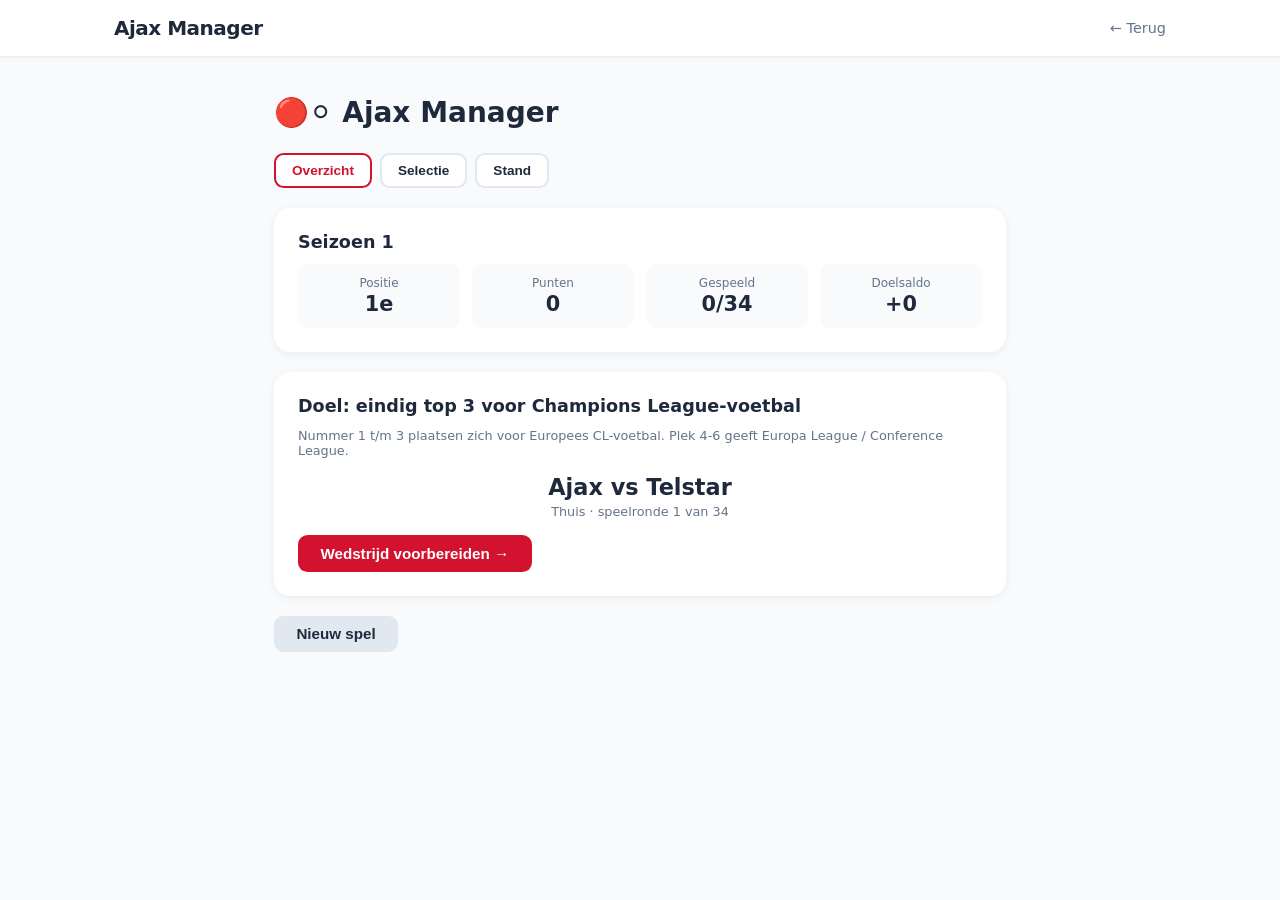
==== experiences/ajax-manager.html @ f8516c93 "Add Ajax Manager: Eredivisie football manager mini-game Vanilla-JS single-page experience where you " ====
<!DOCTYPE html>
<html lang="nl">
<head>
  <meta charset="UTF-8" />
  <meta name="viewport" content="width=device-width, initial-scale=1.0" />
  <title>Ajax Manager</title>
  <link rel="stylesheet" href="../style.css" />
  <style>
    :root { --accent: #d2122e; }

    main.experience { max-width: 780px; }

    .card {
      background: var(--white);
      border-radius: var(--radius);
      padding: 1.5rem;
      box-shadow: 0 2px 8px rgba(0,0,0,.06);
      margin-bottom: 1.25rem;
    }
    .card h2 { font-size: 1.1rem; margin-bottom: .75rem; }
    .card h3 { font-size: 1rem; margin: .75rem 0 .5rem; color: var(--muted); }

    .tabs { display: flex; gap: .5rem; margin-bottom: 1.25rem; flex-wrap: wrap; }
    .tabs button {
      border: 2px solid #e2e8f0;
      background: var(--white);
      color: var(--text);
      padding: .5rem 1rem;
      border-radius: .6rem;
      font-weight: 600;
      font-size: .85rem;
      cursor: pointer;
      transition: border-color .15s, color .15s;
    }
    .tabs button.active { border-color: var(--accent); color: var(--accent); }

    .summary-grid {
      display: grid;
      grid-template-columns: repeat(auto-fit, minmax(140px, 1fr));
      gap: .75rem;
      text-align: center;
    }
    .summary-grid .stat {
      background: var(--bg);
      border-radius: .6rem;
      padding: .75rem .5rem;
    }
    .summary-grid .stat .label { font-size: .75rem; color: var(--muted); }
    .summary-grid .stat .value { font-size: 1.3rem; font-weight: 800; margin-top: .15rem; }

    table.league { width: 100%; border-collapse: collapse; font-size: .85rem; }
    table.league th, table.league td { padding: .45rem .4rem; text-align: center; border-bottom: 1px solid #edf1f5; }
    table.league th { color: var(--muted); font-weight: 600; font-size: .75rem; }
    table.league td.club { text-align: left; font-weight: 600; }
    table.league tr.ajax-row td { background: #fdf1f2; }
    table.league tr.ajax-row td.club { color: var(--accent); }
    table.league td.pos { position: relative; }
    table.league tr.zone-cl td.pos::before { content: ''; position: absolute; left: 0; top: 0; bottom: 0; width: 4px; background: #10b981; }
    table.league tr.zone-eu td.pos::before { content: ''; position: absolute; left: 0; top: 0; bottom: 0; width: 4px; background: #f59e0b; }
    table.league tr.zone-degr td.pos::before { content: ''; position: absolute; left: 0; top: 0; bottom: 0; width: 4px; background: #ef4444; }

    .legend { display: flex; gap: 1rem; flex-wrap: wrap; font-size: .75rem; color: var(--muted); margin-top: .75rem; }
    .legend span { display: inline-flex; align-items: center; gap: .35rem; }
    .legend i { width: 10px; height: 10px; border-radius: 2px; display: inline-block; }

    .player-row {
      display: flex;
      align-items: center;
      gap: .75rem;
      padding: .5rem 0;
      border-bottom: 1px solid #edf1f5;
    }
    .player-row:last-child { border-bottom: none; }
    .player-row .pos-badge {
      width: 2.2rem; height: 1.5rem;
      border-radius: .35rem;
      background: var(--bg);
      color: var(--muted);
      font-size: .7rem;
      font-weight: 700;
      display: flex; align-items: center; justify-content: center;
      flex-shrink: 0;
    }
    .player-row .name { flex: 1; font-weight: 600; font-size: .9rem; }
    .player-row .rating { font-size: .8rem; color: var(--muted); width: 2rem; text-align: right; }
    .fitness-bar { width: 90px; height: 8px; border-radius: 4px; background: #e2e8f0; overflow: hidden; flex-shrink: 0; }
    .fitness-bar i { display: block; height: 100%; background: #10b981; }
    .player-row.rested { opacity: .5; }
    .player-row label { display: flex; align-items: center; gap: .35rem; font-size: .75rem; color: var(--muted); cursor: pointer; white-space: nowrap; }

    .tactic-options { display: grid; grid-template-columns: repeat(auto-fit, minmax(150px,1fr)); gap: .75rem; margin: 1rem 0; }
    .tactic-options label {
      border: 2px solid #e2e8f0;
      border-radius: .6rem;
      padding: .75rem;
      cursor: pointer;
      display: block;
      transition: border-color .15s;
    }
    .tactic-options input { display: none; }
    .tactic-options input:checked + span { color: var(--accent); }
    .tactic-options label:has(input:checked) { border-color: var(--accent); }
    .tactic-options .t-name { font-weight: 700; display: block; margin-bottom: .25rem; }
    .tactic-options .t-desc { font-size: .78rem; color: var(--muted); }

    .fixture { text-align: center; margin: 1rem 0; }
    .fixture .vs { font-size: 1.4rem; font-weight: 800; }
    .fixture .venue { font-size: .8rem; color: var(--muted); margin-top: .25rem; }

    .score { text-align: center; font-size: 2.2rem; font-weight: 800; margin: 1rem 0; }
    .score .team-name { font-size: .95rem; font-weight: 600; color: var(--muted); display: block; margin-top: .25rem; }

    .events { list-style: none; font-size: .85rem; margin: 1rem 0; }
    .events li { padding: .35rem 0; border-bottom: 1px solid #edf1f5; display: flex; gap: .5rem; }
    .events li .min { color: var(--muted); width: 2.5rem; flex-shrink: 0; }
    .events li.home { font-weight: 600; }

    .banner {
      border-radius: .6rem;
      padding: 1rem;
      text-align: center;
      font-weight: 700;
      margin-bottom: 1rem;
    }
    .banner.success { background: #ecfdf5; color: #047857; }
    .banner.fail { background: #fef2f2; color: #b91c1c; }

    .history-list { list-style: none; font-size: .85rem; }
    .history-list li { display: flex; justify-content: space-between; padding: .35rem 0; border-bottom: 1px solid #edf1f5; }

    .actions { display: flex; gap: .75rem; flex-wrap: wrap; margin-top: 1rem; }
    .muted-small { font-size: .8rem; color: var(--muted); margin-top: .5rem; }
  </style>
</head>
<body>
  <header>
    <nav>
      <span class="logo">Ajax Manager</span>
      <a href="../index.html" class="back-link">← Terug</a>
    </nav>
  </header>

  <main class="experience">
    <h1>🔴⚪ Ajax Manager</h1>
    <div id="app"></div>
  </main>

  <script>
    const HOME_ADV = 0.35;
    const POS_NEED = { GK: 1, DEF: 4, MID: 3, ATT: 3 };
    const SAVE_KEY = 'ajax-manager-save-v1';

    let currentView = 'dashboard';
    let pendingTactic = 'Gebalanceerd';
    let lastMatchResult = null;

    const TACTICS = {
      Aanvallend:   { attack: 1.15, defense: 0.88, desc: 'Meer druk voorin, kwetsbaarder achterin.' },
      Gebalanceerd: { attack: 1.0,  defense: 1.0,  desc: 'Een neutrale, evenwichtige aanpak.' },
      Verdedigend:  { attack: 0.85, defense: 1.15, desc: 'Stevig achterin, minder scherp voorin.' },
    };

    function baseTeams() {
      return [
        { id: 'ajx', name: 'Ajax', strength: 80, isAjax: true },
        { id: 'psv', name: 'PSV', strength: 85 },
        { id: 'fey', name: 'Feyenoord', strength: 83 },
        { id: 'az',  name: 'AZ', strength: 78 },
        { id: 'twe', name: 'FC Twente', strength: 76 },
        { id: 'utr', name: 'FC Utrecht', strength: 73 },
        { id: 'hee', name: 'sc Heerenveen', strength: 70 },
        { id: 'gae', name: 'Go Ahead Eagles', strength: 69 },
        { id: 'nec', name: 'NEC', strength: 68 },
        { id: 'for', name: 'Fortuna Sittard', strength: 66 },
        { id: 'spa', name: 'Sparta Rotterdam', strength: 67 },
        { id: 'her', name: 'Heracles Almelo', strength: 65 },
        { id: 'pec', name: 'PEC Zwolle', strength: 64 },
        { id: 'wil', name: 'Willem II', strength: 63 },
        { id: 'nac', name: 'NAC Breda', strength: 65 },
        { id: 'rkc', name: 'RKC Waalwijk', strength: 62 },
        { id: 'alm', name: 'Almere City FC', strength: 60 },
        { id: 'tel', name: 'Telstar', strength: 58 },
      ];
    }

    function baseSquad() {
      return [
        { id: 1, name: 'R. van Dijk', pos: 'GK', rating: 82, fitness: 100, rested: false },
        { id: 2, name: 'B. Kessler', pos: 'GK', rating: 70, fitness: 100, rested: false },

        { id: 3, name: 'J. Timmermans', pos: 'DEF', rating: 79, fitness: 100, rested: false },
        { id: 4, name: 'D. Osei', pos: 'DEF', rating: 77, fitness: 100, rested: false },
        { id: 5, name: 'L. de Ridder', pos: 'DEF', rating: 76, fitness: 100, rested: false },
        { id: 6, name: 'M. Verhoeven', pos: 'DEF', rating: 75, fitness: 100, rested: false },
        { id: 7, name: 'F. Bakker', pos: 'DEF', rating: 68, fitness: 100, rested: false },
        { id: 8, name: 'S. el Idrissi', pos: 'DEF', rating: 66, fitness: 100, rested: false },

        { id: 9,  name: 'K. Vermeulen', pos: 'MID', rating: 80, fitness: 100, rested: false },
        { id: 10, name: 'T. Janssen', pos: 'MID', rating: 78, fitness: 100, rested: false },
        { id: 11, name: 'Y. Boateng', pos: 'MID', rating: 77, fitness: 100, rested: false },
        { id: 12, name: 'R. Smeets', pos: 'MID', rating: 69, fitness: 100, rested: false },
        { id: 13, name: 'N. Kuypers', pos: 'MID', rating: 67, fitness: 100, rested: false },
        { id: 14, name: 'A. Dekker', pos: 'MID', rating: 65, fitness: 100, rested: false },

        { id: 15, name: 'S. Bergmann', pos: 'ATT', rating: 81, fitness: 100, rested: false },
        { id: 16, name: 'I. Koffi', pos: 'ATT', rating: 83, fitness: 100, rested: false },
        { id: 17, name: 'W. van der Berg', pos: 'ATT', rating: 79, fitness: 100, rested: false },
        { id: 18, name: 'C. Marchetti', pos: 'ATT', rating: 70, fitness: 100, rested: false },
      ];
    }

    function freshTableRow(team) {
      return { ...team, played: 0, won: 0, draw: 0, lost: 0, gf: 0, ga: 0, pts: 0 };
    }

    function generateSchedule(teamIds) {
      const n = teamIds.length;
      let arr = teamIds.slice();
      const firstLeg = [];
      for (let r = 0; r < n - 1; r++) {
        const round = [];
        for (let i = 0; i < n / 2; i++) {
          const home = arr[i], away = arr[n - 1 - i];
          round.push(r % 2 === 0 ? [home, away] : [away, home]);
        }
        firstLeg.push(round);
        const fixed = arr[0];
        const rest = arr.slice(1);
        rest.unshift(rest.pop());
        arr = [fixed, ...rest];
      }
      const secondLeg = firstLeg.map(round => round.map(([h, a]) => [a, h]));
      return firstLeg.concat(secondLeg);
    }

    function newGameState() {
      const teams = baseTeams().map(freshTableRow);
      return {
        season: 1,
        matchdayIndex: 0,
        teams,
        squad: baseSquad(),
        schedule: generateSchedule(teams.map(t => t.id)),
        history: [],
        goalAchieved: false,
      };
    }

    function load() {
      try {
        const raw = localStorage.getItem(SAVE_KEY);
        if (raw) return JSON.parse(raw);
      } catch (e) { /* corrupt save, start fresh */ }
      return newGameState();
    }

    let state = load();

    function save() {
      localStorage.setItem(SAVE_KEY, JSON.stringify(state));
    }

    function resetGame() {
      if (!confirm('Weet je zeker dat je een nieuw spel wilt starten? Je huidige voortgang gaat verloren.')) return;
      state = newGameState();
      currentView = 'dashboard';
      save();
      render();
    }

    // ---------- helpers ----------
    function randInt(min, max) { return Math.floor(Math.random() * (max - min + 1)) + min; }
    function clamp(v, min, max) { return Math.max(min, Math.min(max, v)); }

    function poisson(lambda) {
      lambda = Math.max(0.05, lambda);
      const L = Math.exp(-lambda);
      let k = 0, p = 1;
      do { k++; p *= Math.random(); } while (p > L);
      return k - 1;
    }

    function effective(p) { return p.rating * (0.7 + 0.3 * p.fitness / 100); }

    function ajaxTeam() { return state.teams.find(t => t.isAjax); }

    function sortedTable() {
      return state.teams.slice().sort((a, b) =>
        (b.pts - a.pts) || ((b.gf - b.ga) - (a.gf - a.ga)) || (b.gf - a.gf)
      );
    }

    function selectLineup(squad) {
      const groups = { GK: [], DEF: [], MID: [], ATT: [] };
      squad.forEach(p => groups[p.pos].push(p));
      const lineup = [];
      Object.keys(POS_NEED).forEach(pos => {
        const pool = groups[pos].slice().sort((a, b) => effective(b) - effective(a));
        const nonRested = pool.filter(p => !p.rested);
        const rested = pool.filter(p => p.rested);
        const need = POS_NEED[pos];
        const chosen = nonRested.slice(0, need);
        if (chosen.length < need) chosen.push(...rested.slice(0, need - chosen.length));
        lineup.push(...chosen);
      });
      return lineup;
    }

    function restedCountAvailable(pos) {
      const pool = state.squad.filter(p => p.pos === pos);
      const restedCount = pool.filter(p => p.rested).length;
      return pool.length - POS_NEED[pos] - restedCount;
    }

    function toggleRest(id) {
      const p = state.squad.find(pl => pl.id === id);
      if (!p) return;
      if (!p.rested && restedCountAvailable(p.pos) <= 0) return;
      p.rested = !p.rested;
      save();
      render();
    }

    function simulateGenericMatch(homeStrength, awayStrength) {
      const homeVar = homeStrength + randInt(-4, 4);
      const awayVar = awayStrength + randInt(-4, 4);
      const expHome = clamp(1.3 + (homeVar - awayVar) / 20 + HOME_ADV, 0.2, 4.5);
      const expAway = clamp(1.3 + (awayVar - homeVar) / 20 - HOME_ADV * 0.5, 0.2, 4.5);
      return [poisson(expHome), poisson(expAway)];
    }

    function applyResult(homeId, awayId, hg, ag) {
      const home = state.teams.find(t => t.id === homeId);
      const away = state.teams.find(t => t.id === awayId);
      home.played++; away.played++;
      home.gf += hg; home.ga += ag;
      away.gf += ag; away.ga += hg;
      if (hg > ag) { home.won++; away.lost++; home.pts += 3; }
      else if (hg < ag) { away.won++; home.lost++; away.pts += 3; }
      else { home.draw++; away.draw++; home.pts++; away.pts++; }
    }

    function playMatchday() {
      const matchday = state.schedule[state.matchdayIndex];
      const ajax = ajaxTeam();
      const ajaxFixture = matchday.find(([h, a]) => h === ajax.id || a === ajax.id);
      const ajaxIsHome = ajaxFixture[0] === ajax.id;
      const oppId = ajaxIsHome ? ajaxFixture[1] : ajaxFixture[0];
      const opp = state.teams.find(t => t.id === oppId);

      const lineup = selectLineup(state.squad);
      const tactic = TACTICS[pendingTactic];
      const atkPool = lineup.filter(p => p.pos === 'MID' || p.pos === 'ATT');
      const defPool = lineup.filter(p => p.pos === 'GK' || p.pos === 'DEF');
      const attackPower = (atkPool.reduce((s, p) => s + effective(p), 0) / atkPool.length) * tactic.attack;
      const defensePower = (defPool.reduce((s, p) => s + effective(p), 0) / defPool.length) * tactic.defense;

      const oppVar = opp.strength + randInt(-4, 4);
      const home = ajaxIsHome ? HOME_ADV : -HOME_ADV * 0.5;
      const expAjax = clamp(1.3 + (attackPower - oppVar) / 20 + home, 0.2, 4.8);
      const expOpp = clamp(1.3 + (oppVar - defensePower) / 20 - home, 0.2, 4.8);
      const ajaxGoals = poisson(expAjax);
      const oppGoals = poisson(expOpp);

      const scorerPool = atkPool.length ? atkPool : lineup;
      const events = [];
      for (let i = 0; i < ajaxGoals; i++) {
        const scorer = weightedPick(scorerPool);
        events.push({ minute: randInt(1, 90), side: 'ajax', text: `⚽ ${scorer.name} scoort!` });
      }
      for (let i = 0; i < oppGoals; i++) {
        events.push({ minute: randInt(1, 90), side: 'opp', text: `⚽ Doelpunt voor ${opp.name}` });
      }
      events.sort((a, b) => a.minute - b.minute);

      applyResult(
        ajaxIsHome ? ajax.id : opp.id,
        ajaxIsHome ? opp.id : ajax.id,
        ajaxIsHome ? ajaxGoals : oppGoals,
        ajaxIsHome ? oppGoals : ajaxGoals
      );

      matchday.forEach(([h, a]) => {
        if (h === ajax.id || a === ajax.id) return;
        const th = state.teams.find(t => t.id === h);
        const ta = state.teams.find(t => t.id === a);
        const [hg, ag] = simulateGenericMatch(th.strength, ta.strength);
        applyResult(h, a, hg, ag);
      });

      state.squad.forEach(p => {
        const played = lineup.includes(p);
        if (played) p.fitness = Math.max(30, p.fitness - randInt(8, 15));
        else p.fitness = Math.min(100, p.fitness + randInt(10, 18));
      });

      lastMatchResult = {
        opp, ajaxIsHome, ajaxGoals, oppGoals, events,
        homeName: ajaxIsHome ? 'Ajax' : opp.name,
        awayName: ajaxIsHome ? opp.name : 'Ajax',
        homeGoals: ajaxIsHome ? ajaxGoals : oppGoals,
        awayGoals: ajaxIsHome ? oppGoals : ajaxGoals,
      };

      state.matchdayIndex++;
      if (state.matchdayIndex >= state.schedule.length) {
        finishSeason();
        currentView = 'seasonend';
      } else {
        currentView = 'matchresult';
      }
      save();
      render();
    }

    function weightedPick(list) {
      const total = list.reduce((s, p) => s + p.rating, 0);
      let r = Math.random() * total;
      for (const p of list) {
        r -= p.rating;
        if (r <= 0) return p;
      }
      return list[list.length - 1];
    }

    function finishSeason() {
      const table = sortedTable();
      const position = table.findIndex(t => t.isAjax) + 1;
      const achieved = position <= 3;
      if (achieved) state.goalAchieved = true;
      state.history.push({ season: state.season, position, achieved });
    }

    function startNewSeason() {
      state.season++;
      state.matchdayIndex = 0;
      state.teams = state.teams.map(t => {
        const drifted = clamp(t.strength + randInt(-2, 3), 50, 92);
        return freshTableRow({ id: t.id, name: t.name, strength: drifted, isAjax: t.isAjax });
      });
      const order = state.teams.map(t => t.id).sort(() => Math.random() - 0.5);
      const ajaxIdIdx = order.indexOf('ajx');
      order.splice(ajaxIdIdx, 1);
      order.unshift('ajx');
      state.schedule = generateSchedule(order);
      state.squad.forEach(p => {
        p.fitness = 100;
        p.rested = false;
        p.rating = clamp(p.rating + randInt(-2, 3), 45, 95);
      });
      currentView = 'dashboard';
      save();
      render();
    }

    // ---------- rendering ----------
    function render() {
      const app = document.getElementById('app');
      app.innerHTML = tabsHtml() + viewHtml();
    }

    function tabsHtml() {
      const tabs = [
        ['dashboard', 'Overzicht'],
        ['squad', 'Selectie'],
        ['table', 'Stand'],
      ];
      return `<div class="tabs">${tabs.map(([id, label]) =>
        `<button class="${currentView === id ? 'active' : ''}" onclick="goTo('${id}')">${label}</button>`
      ).join('')}</div>`;
    }

    function goTo(view) { currentView = view; render(); }

    function viewHtml() {
      if (currentView === 'squad') return squadHtml();
      if (currentView === 'table') return tableHtml();
      if (currentView === 'match') return matchPrepHtml();
      if (currentView === 'matchresult') return matchResultHtml();
      if (currentView === 'seasonend') return seasonEndHtml();
      return dashboardHtml();
    }

    function dashboardHtml() {
      const ajax = ajaxTeam();
      const table = sortedTable();
      const position = table.findIndex(t => t.isAjax) + 1;
      const totalMd = state.schedule.length;
      const md = state.matchdayIndex;

      let goalLine = state.goalAchieved
        ? `<div class="banner success">🏆 Ajax heeft Champions League-voetbal bereikt (seizoen behaald in het verleden)!</div>`
        : '';

      let mainAction;
      if (md >= totalMd) {
        mainAction = `<button class="btn" onclick="goTo('seasonend')">Bekijk seizoensafsluiting</button>`;
      } else {
        const fixture = state.schedule[md];
        const ajaxFx = fixture.find(([h, a]) => h === ajax.id || a === ajax.id);
        const ajaxIsHome = ajaxFx[0] === ajax.id;
        const oppId = ajaxIsHome ? ajaxFx[1] : ajaxFx[0];
        const opp = state.teams.find(t => t.id === oppId);
        mainAction = `
          <div class="fixture">
            <div class="vs">${ajaxIsHome ? 'Ajax' : opp.name} vs ${ajaxIsHome ? opp.name : 'Ajax'}</div>
            <div class="venue">${ajaxIsHome ? 'Thuis' : 'Uit'} · speelronde ${md + 1} van ${totalMd}</div>
          </div>
          <div class="actions">
            <button class="btn" onclick="goTo('match')">Wedstrijd voorbereiden →</button>
          </div>`;
      }

      return `
        ${goalLine}
        <div class="card">
          <h2>Seizoen ${state.season}</h2>
          <div class="summary-grid">
            <div class="stat"><div class="label">Positie</div><div class="value">${position}e</div></div>
            <div class="stat"><div class="label">Punten</div><div class="value">${ajax.pts}</div></div>
            <div class="stat"><div class="label">Gespeeld</div><div class="value">${ajax.played}/${totalMd}</div></div>
            <div class="stat"><div class="label">Doelsaldo</div><div class="value">${ajax.gf - ajax.ga >= 0 ? '+' : ''}${ajax.gf - ajax.ga}</div></div>
          </div>
        </div>
        <div class="card">
          <h2>Doel: eindig top 3 voor Champions League-voetbal</h2>
          <p class="muted-small">Nummer 1 t/m 3 plaatsen zich voor Europees CL-voetbal. Plek 4-6 geeft Europa League / Conference League.</p>
          ${mainAction}
        </div>
        ${state.history.length ? historyCardHtml() : ''}
        <div class="actions">
          <button class="btn secondary" onclick="resetGame()">Nieuw spel</button>
        </div>
      `;
    }

    function historyCardHtml() {
      return `
        <div class="card">
          <h2>Seizoensgeschiedenis</h2>
          <ul class="history-list">
            ${state.history.slice().reverse().map(h =>
              `<li><span>Seizoen ${h.season}</span><span>${h.position}e plaats ${h.achieved ? '🏆' : ''}</span></li>`
            ).join('')}
          </ul>
        </div>
      `;
    }

    function squadHtml() {
      const order = { GK: 'Doel', DEF: 'Verdediging', MID: 'Middenveld', ATT: 'Aanval' };
      return `
        <div class="card">
          <h2>Selectie & fitheid</h2>
          <p class="muted-small">Laat spelers rusten om fitheid te sparen — een uitgeruste ploeg presteert beter.</p>
          ${Object.keys(order).map(pos => `
            <h3>${order[pos]}</h3>
            ${state.squad.filter(p => p.pos === pos).sort((a,b) => b.rating - a.rating).map(p => `
              <div class="player-row ${p.rested ? 'rested' : ''}">
                <span class="pos-badge">${pos}</span>
                <span class="name">${p.name}</span>
                <span class="rating">${p.rating}</span>
                <div class="fitness-bar"><i style="width:${p.fitness}%; background:${p.fitness > 60 ? '#10b981' : p.fitness > 35 ? '#f59e0b' : '#ef4444'}"></i></div>
                <label><input type="checkbox" ${p.rested ? 'checked' : ''} onchange="toggleRest(${p.id})" ${(!p.rested && restedCountAvailable(pos) <= 0) ? 'disabled' : ''}> rust</label>
              </div>
            `).join('')}
          `).join('')}
        </div>
      `;
    }

    function tableHtml() {
      const rows = sortedTable();
      return `
        <div class="card">
          <h2>Eredivisie stand — seizoen ${state.season}</h2>
          <div style="overflow-x:auto">
          <table class="league">
            <thead><tr>
              <th>#</th><th style="text-align:left">Club</th><th>W</th><th>G</th><th>V</th><th>P</th><th>DS</th><th>D</th><th>Pt</th>
            </tr></thead>
            <tbody>
              ${rows.map((t, i) => {
                const pos = i + 1;
                const zone = pos <= 3 ? 'zone-cl' : pos <= 6 ? 'zone-eu' : pos >= rows.length - 2 ? 'zone-degr' : '';
                return `<tr class="${t.isAjax ? 'ajax-row' : ''} ${zone}">
                  <td class="pos">${pos}</td>
                  <td class="club">${t.name}</td>
                  <td>${t.won}</td>
                  <td>${t.draw}</td>
                  <td>${t.lost}</td>
                  <td>${t.played}</td>
                  <td>${t.gf - t.ga}</td>
                  <td>${t.gf}-${t.ga}</td>
                  <td><strong>${t.pts}</strong></td>
                </tr>`;
              }).join('')}
            </tbody>
          </table>
          </div>
          <div class="legend">
            <span><i style="background:#10b981"></i> Champions League</span>
            <span><i style="background:#f59e0b"></i> Europa / Conference League</span>
            <span><i style="background:#ef4444"></i> Degradatiezone</span>
          </div>
        </div>
      `;
    }

    function matchPrepHtml() {
      const ajax = ajaxTeam();
      const fixture = state.schedule[state.matchdayIndex];
      const ajaxFx = fixture.find(([h, a]) => h === ajax.id || a === ajax.id);
      const ajaxIsHome = ajaxFx[0] === ajax.id;
      const oppId = ajaxIsHome ? ajaxFx[1] : ajaxFx[0];
      const opp = state.teams.find(t => t.id === oppId);
      const avgFitness = Math.round(state.squad.reduce((s, p) => s + p.fitness, 0) / state.squad.length);

      return `
        <div class="card">
          <h2>Speelronde ${state.matchdayIndex + 1} van ${state.schedule.length}</h2>
          <div class="fixture">
            <div class="vs">${ajaxIsHome ? 'Ajax' : opp.name} vs ${ajaxIsHome ? opp.name : 'Ajax'}</div>
            <div class="venue">${ajaxIsHome ? 'Thuis' : 'Uit'} · tegenstander sterkte ${opp.strength}</div>
          </div>
          <p class="muted-small">Gemiddelde fitheid selectie: ${avgFitness}%</p>
          <h3>Kies je tactiek</h3>
          <div class="tactic-options">
            ${Object.keys(TACTICS).map(name => `
              <label>
                <input type="radio" name="tactic" value="${name}" ${pendingTactic === name ? 'checked' : ''} onchange="pendingTactic='${name}'; render()">
                <span class="t-name">${name}</span>
                <span class="t-desc">${TACTICS[name].desc}</span>
              </label>
            `).join('')}
          </div>
          <div class="actions">
            <button class="btn" onclick="playMatchday()">Speel wedstrijd ▶</button>
            <button class="btn secondary" onclick="goTo('squad')">Selectie bekijken</button>
          </div>
        </div>
      `;
    }

    function matchResultHtml() {
      const r = lastMatchResult;
      return `
        <div class="card">
          <h2>Wedstrijdverslag</h2>
          <div class="score">
            ${r.homeGoals} - ${r.awayGoals}
            <span class="team-name">${r.homeName} — ${r.awayName}</span>
          </div>
          <ul class="events">
            ${r.events.length ? r.events.map(e => `<li class="${e.side === 'ajax' ? 'home' : ''}"><span class="min">${e.minute}'</span>${e.text}</li>`).join('') : '<li>Doelpuntloos gelijkspel.</li>'}
          </ul>
          <div class="actions">
            <button class="btn" onclick="goTo('dashboard')">Verder →</button>
            <button class="btn secondary" onclick="goTo('table')">Bekijk stand</button>
          </div>
        </div>
      `;
    }

    function seasonEndHtml() {
      const table = sortedTable();
      const position = table.findIndex(t => t.isAjax) + 1;
      const achieved = position <= 3;
      return `
        <div class="banner ${achieved ? 'success' : 'fail'}">
          ${achieved
            ? `🏆 Gefeliciteerd! Ajax eindigde ${position}e en is geplaatst voor de Champions League!`
            : `Ajax eindigde ${position}e — net niet genoeg voor Champions League-voetbal. Volgend seizoen beter!`}
        </div>
        <div class="card">
          <h2>Eindstand seizoen ${state.season}</h2>
          <div style="overflow-x:auto">
          <table class="league">
            <thead><tr><th>#</th><th style="text-align:left">Club</th><th>P</th><th>D</th><th>Pt</th></tr></thead>
            <tbody>
              ${table.map((t, i) => `<tr class="${t.isAjax ? 'ajax-row' : ''}">
                <td>${i + 1}</td><td class="club">${t.name}</td><td>${t.played}</td><td>${t.gf - t.ga}</td><td><strong>${t.pts}</strong></td>
              </tr>`).join('')}
            </tbody>
          </table>
          </div>
        </div>
        <div class="actions">
          <button class="btn" onclick="startNewSeason()">Start seizoen ${state.season + 1} →</button>
          <button class="btn secondary" onclick="resetGame()">Nieuw spel</button>
        </div>
      `;
    }

    render();
  </script>
</body>
</html>
---- style.css ----
*, *::before, *::after { box-sizing: border-box; margin: 0; padding: 0; }

:root {
  --text: #1e293b;
  --muted: #64748b;
  --bg: #f8fafc;
  --white: #ffffff;
  --radius: 1rem;
}

body {
  font-family: system-ui, -apple-system, sans-serif;
  color: var(--text);
  background: var(--bg);
  min-height: 100vh;
}

/* Nav */
header {
  background: var(--white);
  box-shadow: 0 1px 3px rgba(0,0,0,.08);
}
nav {
  max-width: 1100px;
  margin: 0 auto;
  padding: 1rem 1.5rem;
  display: flex;
  align-items: center;
  justify-content: space-between;
}
.logo {
  font-weight: 800;
  font-size: 1.25rem;
  letter-spacing: -.5px;
}
.back-link {
  text-decoration: none;
  color: var(--muted);
  font-size: .9rem;
  display: flex;
  align-items: center;
  gap: .4rem;
  transition: color .2s;
}
.back-link:hover { color: var(--text); }

/* Tile grid */
.tile-grid {
  display: grid;
  grid-template-columns: repeat(auto-fit, minmax(260px, 1fr));
  gap: 1.5rem;
  max-width: 1100px;
  margin: 3rem auto;
  padding: 0 1.5rem;
}

.tile {
  background: var(--white);
  border-radius: var(--radius);
  padding: 2rem;
  text-decoration: none;
  color: var(--text);
  border: 2px solid transparent;
  box-shadow: 0 2px 8px rgba(0,0,0,.06);
  transition: transform .2s, box-shadow .2s, border-color .2s;
  display: flex;
  flex-direction: column;
  gap: .75rem;
}
.tile:hover {
  transform: translateY(-4px);
  box-shadow: 0 12px 32px rgba(0,0,0,.1);
  border-color: var(--accent);
}
.tile-icon {
  font-size: 2.5rem;
  line-height: 1;
}
.tile h2 {
  font-size: 1.25rem;
  font-weight: 700;
  color: var(--accent);
}
.tile p {
  font-size: .95rem;
  color: var(--muted);
  line-height: 1.5;
}

/* Experience pages shared */
.experience {
  max-width: 680px;
  margin: 2.5rem auto;
  padding: 0 1.5rem;
}
.experience h1 {
  font-size: 1.75rem;
  font-weight: 800;
  margin-bottom: 1.5rem;
}

/* Buttons */
.btn {
  display: inline-flex;
  align-items: center;
  gap: .4rem;
  background: var(--accent, #6366f1);
  color: #fff;
  border: none;
  padding: .6rem 1.4rem;
  border-radius: .6rem;
  font-size: .95rem;
  font-weight: 600;
  cursor: pointer;
  transition: filter .15s, transform .1s;
}
.btn:hover { filter: brightness(1.1); transform: translateY(-1px); }
.btn:active { transform: translateY(0); }
.btn.secondary {
  background: #e2e8f0;
  color: var(--text);
}
.btn.secondary:hover { filter: brightness(.95); }
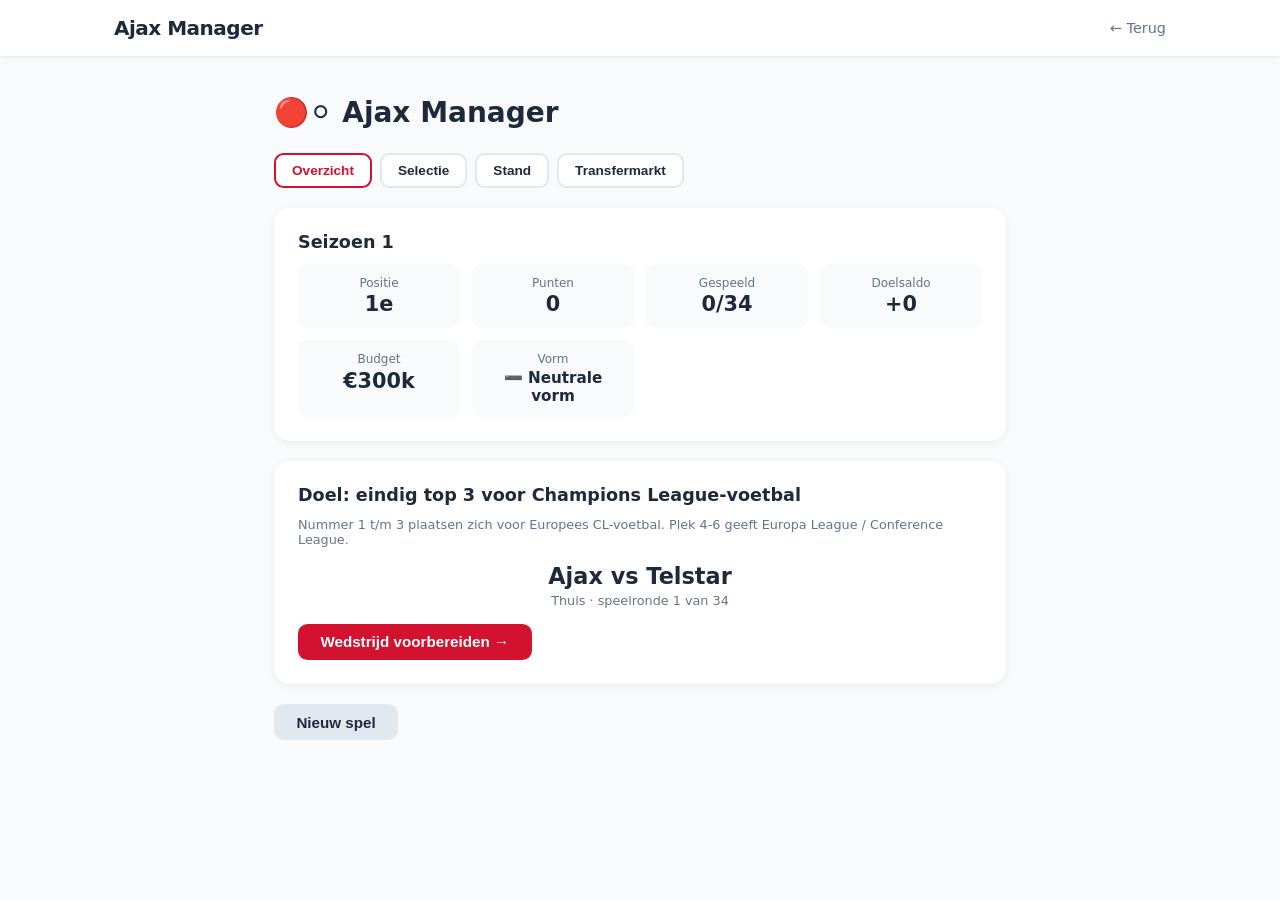
==== commit a8d387cf: "Rebalance Ajax Manager so skill outweighs luck - Sharpen skill signal: reduce the strength-to-goals " ====
--- a/experiences/ajax-manager.html
+++ b/experiences/ajax-manager.html
@@ -83,10 +83,15 @@
     }
     .player-row .name { flex: 1; font-weight: 600; font-size: .9rem; }
     .player-row .rating { font-size: .8rem; color: var(--muted); width: 2rem; text-align: right; }
+    .player-row .value { font-size: .78rem; color: var(--muted); width: 4.2rem; text-align: right; flex-shrink: 0; }
     .fitness-bar { width: 90px; height: 8px; border-radius: 4px; background: #e2e8f0; overflow: hidden; flex-shrink: 0; }
     .fitness-bar i { display: block; height: 100%; background: #10b981; }
     .player-row.rested { opacity: .5; }
+    .player-row.injured { opacity: .6; }
     .player-row label { display: flex; align-items: center; gap: .35rem; font-size: .75rem; color: var(--muted); cursor: pointer; white-space: nowrap; }
+    .injury-tag { font-size: .78rem; color: #b91c1c; white-space: nowrap; }
+    .warn-text { color: #b91c1c; font-size: .8rem; margin: .25rem 0 .5rem; }
+    .small-btn { padding: .35rem .8rem; font-size: .75rem; }
 
     .tactic-options { display: grid; grid-template-columns: repeat(auto-fit, minmax(150px,1fr)); gap: .75rem; margin: 1rem 0; }
     .tactic-options label {
@@ -103,6 +108,10 @@
     .tactic-options .t-name { font-weight: 700; display: block; margin-bottom: .25rem; }
     .tactic-options .t-desc { font-size: .78rem; color: var(--muted); }
 
+    .scouting { text-align: center; font-size: .85rem; color: var(--muted); margin: .5rem 0 1rem; }
+    .scouting strong { color: var(--text); }
+    .counter-tag { color: #047857; font-weight: 700; }
+
     .fixture { text-align: center; margin: 1rem 0; }
     .fixture .vs { font-size: 1.4rem; font-weight: 800; }
     .fixture .venue { font-size: .8rem; color: var(--muted); margin-top: .25rem; }
@@ -114,6 +123,7 @@
     .events li { padding: .35rem 0; border-bottom: 1px solid #edf1f5; display: flex; gap: .5rem; }
     .events li .min { color: var(--muted); width: 2.5rem; flex-shrink: 0; }
     .events li.home { font-weight: 600; }
+    .events li.injury { color: #b91c1c; }
 
     .banner {
       border-radius: .6rem;
@@ -130,6 +140,15 @@
 
     .actions { display: flex; gap: .75rem; flex-wrap: wrap; margin-top: 1rem; }
     .muted-small { font-size: .8rem; color: var(--muted); margin-top: .5rem; }
+    .form-badges { display: flex; gap: .3rem; justify-content: center; margin-top: .35rem; }
+    .form-badges span {
+      width: 1.5rem; height: 1.5rem; border-radius: 50%;
+      display: flex; align-items: center; justify-content: center;
+      font-size: .7rem; font-weight: 700; color: #fff;
+    }
+    .form-badges .W { background: #10b981; }
+    .form-badges .D { background: #f59e0b; }
+    .form-badges .L { background: #ef4444; }
   </style>
 </head>
 <body>
@@ -147,18 +166,28 @@
 
   <script>
     const HOME_ADV = 0.35;
+    const SKILL_DIVISOR = 12; // lager = sterkteverschil weegt zwaarder mee dan geluk
     const POS_NEED = { GK: 1, DEF: 4, MID: 3, ATT: 3 };
-    const SAVE_KEY = 'ajax-manager-save-v1';
+    const SAVE_KEY = 'ajax-manager-save-v2';
+    const STYLES = ['Aanvallend', 'Gebalanceerd', 'Verdedigend'];
 
     let currentView = 'dashboard';
     let pendingTactic = 'Gebalanceerd';
     let lastMatchResult = null;
 
     const TACTICS = {
-      Aanvallend:   { attack: 1.15, defense: 0.88, desc: 'Meer druk voorin, kwetsbaarder achterin.' },
+      Aanvallend:   { attack: 1.15, defense: 0.85, desc: 'Meer druk voorin, kwetsbaarder achterin.' },
       Gebalanceerd: { attack: 1.0,  defense: 1.0,  desc: 'Een neutrale, evenwichtige aanpak.' },
       Verdedigend:  { attack: 0.85, defense: 1.15, desc: 'Stevig achterin, minder scherp voorin.' },
     };
+
+    function getCounterMultipliers(tactic, oppStyle) {
+      if (oppStyle === 'Aanvallend' && tactic === 'Verdedigend') return { attack: 1.05, defense: 1.08 };
+      if (oppStyle === 'Verdedigend' && tactic === 'Aanvallend') return { attack: 1.08, defense: 1.0 };
+      return { attack: 1.0, defense: 1.0 };
+    }
+
+    function randomStyle() { return STYLES[randInt(0, STYLES.length - 1)]; }
 
     function baseTeams() {
       return [
@@ -185,28 +214,41 @@
 
     function baseSquad() {
       return [
-        { id: 1, name: 'R. van Dijk', pos: 'GK', rating: 82, fitness: 100, rested: false },
-        { id: 2, name: 'B. Kessler', pos: 'GK', rating: 70, fitness: 100, rested: false },
-
-        { id: 3, name: 'J. Timmermans', pos: 'DEF', rating: 79, fitness: 100, rested: false },
-        { id: 4, name: 'D. Osei', pos: 'DEF', rating: 77, fitness: 100, rested: false },
-        { id: 5, name: 'L. de Ridder', pos: 'DEF', rating: 76, fitness: 100, rested: false },
-        { id: 6, name: 'M. Verhoeven', pos: 'DEF', rating: 75, fitness: 100, rested: false },
-        { id: 7, name: 'F. Bakker', pos: 'DEF', rating: 68, fitness: 100, rested: false },
-        { id: 8, name: 'S. el Idrissi', pos: 'DEF', rating: 66, fitness: 100, rested: false },
-
-        { id: 9,  name: 'K. Vermeulen', pos: 'MID', rating: 80, fitness: 100, rested: false },
-        { id: 10, name: 'T. Janssen', pos: 'MID', rating: 78, fitness: 100, rested: false },
-        { id: 11, name: 'Y. Boateng', pos: 'MID', rating: 77, fitness: 100, rested: false },
-        { id: 12, name: 'R. Smeets', pos: 'MID', rating: 69, fitness: 100, rested: false },
-        { id: 13, name: 'N. Kuypers', pos: 'MID', rating: 67, fitness: 100, rested: false },
-        { id: 14, name: 'A. Dekker', pos: 'MID', rating: 65, fitness: 100, rested: false },
-
-        { id: 15, name: 'S. Bergmann', pos: 'ATT', rating: 81, fitness: 100, rested: false },
-        { id: 16, name: 'I. Koffi', pos: 'ATT', rating: 83, fitness: 100, rested: false },
-        { id: 17, name: 'W. van der Berg', pos: 'ATT', rating: 79, fitness: 100, rested: false },
-        { id: 18, name: 'C. Marchetti', pos: 'ATT', rating: 70, fitness: 100, rested: false },
+        { id: 1, name: 'R. van Dijk', pos: 'GK', rating: 82, fitness: 100, rested: false, injuredUntil: -1 },
+        { id: 2, name: 'B. Kessler', pos: 'GK', rating: 70, fitness: 100, rested: false, injuredUntil: -1 },
+
+        { id: 3, name: 'J. Timmermans', pos: 'DEF', rating: 79, fitness: 100, rested: false, injuredUntil: -1 },
+        { id: 4, name: 'D. Osei', pos: 'DEF', rating: 77, fitness: 100, rested: false, injuredUntil: -1 },
+        { id: 5, name: 'L. de Ridder', pos: 'DEF', rating: 76, fitness: 100, rested: false, injuredUntil: -1 },
+        { id: 6, name: 'M. Verhoeven', pos: 'DEF', rating: 75, fitness: 100, rested: false, injuredUntil: -1 },
+        { id: 7, name: 'F. Bakker', pos: 'DEF', rating: 68, fitness: 100, rested: false, injuredUntil: -1 },
+        { id: 8, name: 'S. el Idrissi', pos: 'DEF', rating: 66, fitness: 100, rested: false, injuredUntil: -1 },
+
+        { id: 9,  name: 'K. Vermeulen', pos: 'MID', rating: 80, fitness: 100, rested: false, injuredUntil: -1 },
+        { id: 10, name: 'T. Janssen', pos: 'MID', rating: 78, fitness: 100, rested: false, injuredUntil: -1 },
+        { id: 11, name: 'Y. Boateng', pos: 'MID', rating: 77, fitness: 100, rested: false, injuredUntil: -1 },
+        { id: 12, name: 'R. Smeets', pos: 'MID', rating: 69, fitness: 100, rested: false, injuredUntil: -1 },
+        { id: 13, name: 'N. Kuypers', pos: 'MID', rating: 67, fitness: 100, rested: false, injuredUntil: -1 },
+        { id: 14, name: 'A. Dekker', pos: 'MID', rating: 65, fitness: 100, rested: false, injuredUntil: -1 },
+
+        { id: 15, name: 'S. Bergmann', pos: 'ATT', rating: 81, fitness: 100, rested: false, injuredUntil: -1 },
+        { id: 16, name: 'I. Koffi', pos: 'ATT', rating: 83, fitness: 100, rested: false, injuredUntil: -1 },
+        { id: 17, name: 'W. van der Berg', pos: 'ATT', rating: 79, fitness: 100, rested: false, injuredUntil: -1 },
+        { id: 18, name: 'C. Marchetti', pos: 'ATT', rating: 70, fitness: 100, rested: false, injuredUntil: -1 },
       ];
+    }
+
+    const SURNAME_POOL = ['Vermeer', 'de Groot', 'Hendriks', 'Willems', 'Peeters', 'van Dam', 'Scholten', 'Mensah', 'Owusu', 'Kuipers', 'Postma', 'Brouwer', 'Visser', 'Bosman', 'Kramer', 'Achterberg'];
+    const INITIAL_POOL = ['A', 'B', 'D', 'E', 'F', 'J', 'K', 'L', 'M', 'R', 'S', 'T'];
+    function randomName() { return `${INITIAL_POOL[randInt(0, INITIAL_POOL.length - 1)]}. ${SURNAME_POOL[randInt(0, SURNAME_POOL.length - 1)]}`; }
+
+    function generateTransferCandidates(obj) {
+      const positions = ['GK', 'DEF', 'DEF', 'MID', 'MID', 'ATT'];
+      return positions.map(pos => {
+        const rating = randInt(60, 88);
+        const price = Math.max(40, Math.round(rating * 8 + randInt(-30, 30)));
+        return { id: obj.nextPlayerId++, name: randomName(), pos, rating, price };
+      });
     }
 
     function freshTableRow(team) {
@@ -234,8 +276,8 @@
     }
 
     function newGameState() {
-      const teams = baseTeams().map(freshTableRow);
-      return {
+      const teams = baseTeams().map(t => freshTableRow({ ...t, style: randomStyle() }));
+      const obj = {
         season: 1,
         matchdayIndex: 0,
         teams,
@@ -243,7 +285,15 @@
         schedule: generateSchedule(teams.map(t => t.id)),
         history: [],
         goalAchieved: false,
+        budget: 300,
+        form: 0,
+        recentForm: [],
+        trainingFocus: 'Conditie',
+        nextPlayerId: 19,
+        transferList: [],
       };
+      obj.transferList = generateTransferCandidates(obj);
+      return obj;
     }
 
     function load() {
@@ -281,6 +331,7 @@
     }
 
     function effective(p) { return p.rating * (0.7 + 0.3 * p.fitness / 100); }
+    function isAvailable(p) { return p.injuredUntil <= state.matchdayIndex; }
 
     function ajaxTeam() { return state.teams.find(t => t.isAjax); }
 
@@ -292,7 +343,7 @@
 
     function selectLineup(squad) {
       const groups = { GK: [], DEF: [], MID: [], ATT: [] };
-      squad.forEach(p => groups[p.pos].push(p));
+      squad.forEach(p => { if (isAvailable(p)) groups[p.pos].push(p); });
       const lineup = [];
       Object.keys(POS_NEED).forEach(pos => {
         const pool = groups[pos].slice().sort((a, b) => effective(b) - effective(a));
@@ -307,7 +358,7 @@
     }
 
     function restedCountAvailable(pos) {
-      const pool = state.squad.filter(p => p.pos === pos);
+      const pool = state.squad.filter(p => p.pos === pos && isAvailable(p));
       const restedCount = pool.filter(p => p.rested).length;
       return pool.length - POS_NEED[pos] - restedCount;
     }
@@ -321,11 +372,14 @@
       render();
     }
 
-    function simulateGenericMatch(homeStrength, awayStrength) {
-      const homeVar = homeStrength + randInt(-4, 4);
-      const awayVar = awayStrength + randInt(-4, 4);
-      const expHome = clamp(1.3 + (homeVar - awayVar) / 20 + HOME_ADV, 0.2, 4.5);
-      const expAway = clamp(1.3 + (awayVar - homeVar) / 20 - HOME_ADV * 0.5, 0.2, 4.5);
+    function simulateGenericMatch(homeTeam, awayTeam) {
+      const homeVar = homeTeam.strength + randInt(-4, 4);
+      const awayVar = awayTeam.strength + randInt(-4, 4);
+      const hs = TACTICS[homeTeam.style], as = TACTICS[awayTeam.style];
+      const homeAttack = homeVar * hs.attack, homeDefense = homeVar * hs.defense;
+      const awayAttack = awayVar * as.attack, awayDefense = awayVar * as.defense;
+      const expHome = clamp(1.3 + (homeAttack - awayDefense) / SKILL_DIVISOR + HOME_ADV, 0.15, 5.5);
+      const expAway = clamp(1.3 + (awayAttack - homeDefense) / SKILL_DIVISOR - HOME_ADV * 0.5, 0.15, 5.5);
       return [poisson(expHome), poisson(expAway)];
     }
 
@@ -341,7 +395,8 @@
     }
 
     function playMatchday() {
-      const matchday = state.schedule[state.matchdayIndex];
+      const mdIdx = state.matchdayIndex;
+      const matchday = state.schedule[mdIdx];
       const ajax = ajaxTeam();
       const ajaxFixture = matchday.find(([h, a]) => h === ajax.id || a === ajax.id);
       const ajaxIsHome = ajaxFixture[0] === ajax.id;
@@ -350,15 +405,21 @@
 
       const lineup = selectLineup(state.squad);
       const tactic = TACTICS[pendingTactic];
+      const counter = getCounterMultipliers(pendingTactic, opp.style);
       const atkPool = lineup.filter(p => p.pos === 'MID' || p.pos === 'ATT');
       const defPool = lineup.filter(p => p.pos === 'GK' || p.pos === 'DEF');
-      const attackPower = (atkPool.reduce((s, p) => s + effective(p), 0) / atkPool.length) * tactic.attack;
-      const defensePower = (defPool.reduce((s, p) => s + effective(p), 0) / defPool.length) * tactic.defense;
+      const formMult = 1 + state.form * 0.015;
+      const attackPower = atkPool.length
+        ? (atkPool.reduce((s, p) => s + effective(p), 0) / atkPool.length) * tactic.attack * counter.attack * formMult
+        : 30;
+      const defensePower = defPool.length
+        ? (defPool.reduce((s, p) => s + effective(p), 0) / defPool.length) * tactic.defense * counter.defense * formMult
+        : 30;
 
       const oppVar = opp.strength + randInt(-4, 4);
       const home = ajaxIsHome ? HOME_ADV : -HOME_ADV * 0.5;
-      const expAjax = clamp(1.3 + (attackPower - oppVar) / 20 + home, 0.2, 4.8);
-      const expOpp = clamp(1.3 + (oppVar - defensePower) / 20 - home, 0.2, 4.8);
+      const expAjax = clamp(1.3 + (attackPower - oppVar) / SKILL_DIVISOR + home, 0.15, 5.5);
+      const expOpp = clamp(1.3 + (oppVar - defensePower) / SKILL_DIVISOR - home, 0.15, 5.5);
       const ajaxGoals = poisson(expAjax);
       const oppGoals = poisson(expOpp);
 
@@ -371,7 +432,6 @@
       for (let i = 0; i < oppGoals; i++) {
         events.push({ minute: randInt(1, 90), side: 'opp', text: `⚽ Doelpunt voor ${opp.name}` });
       }
-      events.sort((a, b) => a.minute - b.minute);
 
       applyResult(
         ajaxIsHome ? ajax.id : opp.id,
@@ -384,18 +444,47 @@
         if (h === ajax.id || a === ajax.id) return;
         const th = state.teams.find(t => t.id === h);
         const ta = state.teams.find(t => t.id === a);
-        const [hg, ag] = simulateGenericMatch(th.strength, ta.strength);
+        const [hg, ag] = simulateGenericMatch(th, ta);
         applyResult(h, a, hg, ag);
       });
 
       state.squad.forEach(p => {
         const played = lineup.includes(p);
-        if (played) p.fitness = Math.max(30, p.fitness - randInt(8, 15));
-        else p.fitness = Math.min(100, p.fitness + randInt(10, 18));
+        if (played) {
+          const preFitness = p.fitness;
+          const conditionBonus = state.trainingFocus === 'Conditie' ? 3 : 0;
+          p.fitness = Math.max(30, p.fitness - randInt(8, 15) + conditionBonus);
+          const injuryChance = preFitness < 60 ? clamp((60 - preFitness) / 250, 0, 0.3) : 0;
+          if (Math.random() < injuryChance) {
+            const duration = randInt(1, 3);
+            p.injuredUntil = mdIdx + 1 + duration;
+            events.push({ minute: randInt(1, 90), side: 'injury', text: `🤕 ${p.name} raakt geblesseerd (${duration} wedstrijden uit)` });
+          }
+        } else {
+          p.fitness = Math.min(100, p.fitness + randInt(10, 18));
+        }
       });
+      events.sort((a, b) => a.minute - b.minute);
+
+      let budgetGained = 0;
+      if (ajaxGoals > oppGoals) {
+        budgetGained = 15;
+        state.form = clamp(state.form + 1, -5, 5);
+        state.recentForm.push('W');
+      } else if (ajaxGoals === oppGoals) {
+        budgetGained = 5;
+        state.form = clamp(Math.trunc(state.form / 2), -5, 5);
+        state.recentForm.push('D');
+      } else {
+        state.form = clamp(state.form - 1, -5, 5);
+        state.recentForm.push('L');
+      }
+      state.budget += budgetGained;
+      if (state.recentForm.length > 5) state.recentForm.shift();
 
       lastMatchResult = {
-        opp, ajaxIsHome, ajaxGoals, oppGoals, events,
+        opp, ajaxIsHome, ajaxGoals, oppGoals, events, budgetGained,
+        counterActive: counter.attack > 1 || counter.defense > 1,
         homeName: ajaxIsHome ? 'Ajax' : opp.name,
         awayName: ajaxIsHome ? opp.name : 'Ajax',
         homeGoals: ajaxIsHome ? ajaxGoals : oppGoals,
@@ -428,15 +517,19 @@
       const position = table.findIndex(t => t.isAjax) + 1;
       const achieved = position <= 3;
       if (achieved) state.goalAchieved = true;
-      state.history.push({ season: state.season, position, achieved });
+      const bonus = position === 1 ? 800 : position === 2 ? 600 : position === 3 ? 500 : position <= 6 ? 350 : position <= 12 ? 150 : 50;
+      state.budget += bonus;
+      state.history.push({ season: state.season, position, achieved, bonus });
     }
 
     function startNewSeason() {
       state.season++;
       state.matchdayIndex = 0;
+      state.form = 0;
+      state.recentForm = [];
       state.teams = state.teams.map(t => {
         const drifted = clamp(t.strength + randInt(-2, 3), 50, 92);
-        return freshTableRow({ id: t.id, name: t.name, strength: drifted, isAjax: t.isAjax });
+        return freshTableRow({ id: t.id, name: t.name, strength: drifted, isAjax: t.isAjax, style: randomStyle() });
       });
       const order = state.teams.map(t => t.id).sort(() => Math.random() - 0.5);
       const ajaxIdIdx = order.indexOf('ajx');
@@ -446,9 +539,46 @@
       state.squad.forEach(p => {
         p.fitness = 100;
         p.rested = false;
-        p.rating = clamp(p.rating + randInt(-2, 3), 45, 95);
+        p.injuredUntil = -1;
+        let driftMin = -2, driftMax = 3;
+        const isAttackGroup = p.pos === 'MID' || p.pos === 'ATT';
+        const isDefenseGroup = p.pos === 'GK' || p.pos === 'DEF';
+        if (state.trainingFocus === 'Aanval' && isAttackGroup) { driftMin = -1; driftMax = 4; }
+        if (state.trainingFocus === 'Verdediging' && isDefenseGroup) { driftMin = -1; driftMax = 4; }
+        p.rating = clamp(p.rating + randInt(driftMin, driftMax), 45, 95);
       });
+      state.transferList = generateTransferCandidates(state);
       currentView = 'dashboard';
+      save();
+      render();
+    }
+
+    function setTrainingFocus(f) {
+      state.trainingFocus = f;
+      save();
+      render();
+    }
+
+    function buyPlayer(id) {
+      const idx = state.transferList.findIndex(c => c.id === id);
+      if (idx === -1) return;
+      const c = state.transferList[idx];
+      if (state.budget < c.price || state.squad.length >= 24) return;
+      state.budget -= c.price;
+      state.squad.push({ id: state.nextPlayerId++, name: c.name, pos: c.pos, rating: c.rating, fitness: 100, rested: false, injuredUntil: -1 });
+      state.transferList.splice(idx, 1);
+      save();
+      render();
+    }
+
+    function sellPlayer(id) {
+      const p = state.squad.find(pl => pl.id === id);
+      if (!p) return;
+      const poolCount = state.squad.filter(q => q.pos === p.pos).length;
+      if (poolCount <= POS_NEED[p.pos]) return;
+      const value = Math.round(p.rating * 6);
+      state.budget += value;
+      state.squad = state.squad.filter(pl => pl.id !== id);
       save();
       render();
     }
@@ -464,6 +594,7 @@
         ['dashboard', 'Overzicht'],
         ['squad', 'Selectie'],
         ['table', 'Stand'],
+        ['transfer', 'Transfermarkt'],
       ];
       return `<div class="tabs">${tabs.map(([id, label]) =>
         `<button class="${currentView === id ? 'active' : ''}" onclick="goTo('${id}')">${label}</button>`
@@ -475,10 +606,19 @@
     function viewHtml() {
       if (currentView === 'squad') return squadHtml();
       if (currentView === 'table') return tableHtml();
+      if (currentView === 'transfer') return transferHtml();
       if (currentView === 'match') return matchPrepHtml();
       if (currentView === 'matchresult') return matchResultHtml();
       if (currentView === 'seasonend') return seasonEndHtml();
       return dashboardHtml();
+    }
+
+    function formLabel(f) {
+      if (f >= 3) return '🔥 Uitstekende vorm';
+      if (f >= 1) return '📈 Goede vorm';
+      if (f <= -3) return '🥶 Slechte vorm';
+      if (f <= -1) return '📉 Matige vorm';
+      return '➖ Neutrale vorm';
     }
 
     function dashboardHtml() {
@@ -520,7 +660,10 @@
             <div class="stat"><div class="label">Punten</div><div class="value">${ajax.pts}</div></div>
             <div class="stat"><div class="label">Gespeeld</div><div class="value">${ajax.played}/${totalMd}</div></div>
             <div class="stat"><div class="label">Doelsaldo</div><div class="value">${ajax.gf - ajax.ga >= 0 ? '+' : ''}${ajax.gf - ajax.ga}</div></div>
-          </div>
+            <div class="stat"><div class="label">Budget</div><div class="value">€${state.budget}k</div></div>
+            <div class="stat"><div class="label">Vorm</div><div class="value" style="font-size:.95rem">${formLabel(state.form)}</div></div>
+          </div>
+          ${state.recentForm.length ? `<div class="form-badges">${state.recentForm.map(r => `<span class="${r}">${r}</span>`).join('')}</div>` : ''}
         </div>
         <div class="card">
           <h2>Doel: eindig top 3 voor Champions League-voetbal</h2>
@@ -540,7 +683,7 @@
           <h2>Seizoensgeschiedenis</h2>
           <ul class="history-list">
             ${state.history.slice().reverse().map(h =>
-              `<li><span>Seizoen ${h.season}</span><span>${h.position}e plaats ${h.achieved ? '🏆' : ''}</span></li>`
+              `<li><span>Seizoen ${h.season}</span><span>${h.position}e plaats ${h.achieved ? '🏆' : ''} (+€${h.bonus}k)</span></li>`
             ).join('')}
           </ul>
         </div>
@@ -552,19 +695,35 @@
       return `
         <div class="card">
           <h2>Selectie & fitheid</h2>
-          <p class="muted-small">Laat spelers rusten om fitheid te sparen — een uitgeruste ploeg presteert beter.</p>
-          ${Object.keys(order).map(pos => `
+          <p class="muted-small">Laat spelers rusten om fitheid te sparen. Speel je een speler te vaak uitgeput, dan loopt hij risico op een blessure.</p>
+          ${Object.keys(order).map(pos => {
+            const healthyCount = state.squad.filter(p => p.pos === pos && isAvailable(p)).length;
+            return `
             <h3>${order[pos]}</h3>
-            ${state.squad.filter(p => p.pos === pos).sort((a,b) => b.rating - a.rating).map(p => `
-              <div class="player-row ${p.rested ? 'rested' : ''}">
-                <span class="pos-badge">${pos}</span>
-                <span class="name">${p.name}</span>
-                <span class="rating">${p.rating}</span>
-                <div class="fitness-bar"><i style="width:${p.fitness}%; background:${p.fitness > 60 ? '#10b981' : p.fitness > 35 ? '#f59e0b' : '#ef4444'}"></i></div>
-                <label><input type="checkbox" ${p.rested ? 'checked' : ''} onchange="toggleRest(${p.id})" ${(!p.rested && restedCountAvailable(pos) <= 0) ? 'disabled' : ''}> rust</label>
-              </div>
-            `).join('')}
-          `).join('')}
+            ${healthyCount < POS_NEED[pos] ? `<p class="warn-text">⚠️ Te weinig fitte spelers beschikbaar in deze linie!</p>` : ''}
+            ${state.squad.filter(p => p.pos === pos).sort((a,b) => b.rating - a.rating).map(p => {
+              const injured = !isAvailable(p);
+              if (injured) {
+                const remaining = p.injuredUntil - state.matchdayIndex;
+                return `
+                  <div class="player-row injured">
+                    <span class="pos-badge">${pos}</span>
+                    <span class="name">${p.name}</span>
+                    <span class="rating">${p.rating}</span>
+                    <span class="injury-tag">🤕 nog ${remaining} wedstrijd${remaining === 1 ? '' : 'en'}</span>
+                  </div>`;
+              }
+              return `
+                <div class="player-row ${p.rested ? 'rested' : ''}">
+                  <span class="pos-badge">${pos}</span>
+                  <span class="name">${p.name}</span>
+                  <span class="rating">${p.rating}</span>
+                  <div class="fitness-bar"><i style="width:${p.fitness}%; background:${p.fitness > 60 ? '#10b981' : p.fitness > 35 ? '#f59e0b' : '#ef4444'}"></i></div>
+                  <label><input type="checkbox" ${p.rested ? 'checked' : ''} onchange="toggleRest(${p.id})" ${(!p.rested && restedCountAvailable(pos) <= 0) ? 'disabled' : ''}> rust</label>
+                </div>`;
+            }).join('')}
+          `;
+          }).join('')}
         </div>
       `;
     }
@@ -607,6 +766,63 @@
       `;
     }
 
+    function trainingDesc(f) {
+      if (f === 'Aanval') return 'Middenveld en aanvallers ontwikkelen sneller bij het volgende seizoen.';
+      if (f === 'Verdediging') return 'Keeper en verdedigers ontwikkelen sneller bij het volgende seizoen.';
+      return 'Minder vermoeidheidsverlies per wedstrijd, dit hele seizoen.';
+    }
+
+    function transferHtml() {
+      return `
+        <div class="card">
+          <h2>Transferbudget: €${state.budget}k</h2>
+          <p class="muted-small">Verdien budget met overwinningen (+€15k), gelijke spelen (+€5k) en een goede eindnotering.</p>
+        </div>
+        <div class="card">
+          <h2>Trainingsfocus</h2>
+          <div class="tactic-options">
+            ${['Aanval', 'Verdediging', 'Conditie'].map(f => `
+              <label>
+                <input type="radio" name="training" value="${f}" ${state.trainingFocus === f ? 'checked' : ''} onchange="setTrainingFocus('${f}')">
+                <span class="t-name">${f}</span>
+                <span class="t-desc">${trainingDesc(f)}</span>
+              </label>
+            `).join('')}
+          </div>
+        </div>
+        <div class="card">
+          <h2>Beschikbare spelers</h2>
+          ${state.transferList.length ? state.transferList.map(c => `
+            <div class="player-row">
+              <span class="pos-badge">${c.pos}</span>
+              <span class="name">${c.name}</span>
+              <span class="rating">${c.rating}</span>
+              <span class="value">€${c.price}k</span>
+              <button class="btn secondary small-btn" onclick="buyPlayer(${c.id})" ${(state.budget < c.price || state.squad.length >= 24) ? 'disabled' : ''}>Koop</button>
+            </div>
+          `).join('') : '<p class="muted-small">Geen spelers meer beschikbaar dit seizoen.</p>'}
+        </div>
+        <div class="card">
+          <h2>Selectie verkopen</h2>
+          ${Object.keys(POS_NEED).map(pos => `
+            ${state.squad.filter(p => p.pos === pos).sort((a,b) => b.rating - a.rating).map(p => {
+              const poolCount = state.squad.filter(q => q.pos === pos).length;
+              const canSell = poolCount > POS_NEED[pos];
+              const value = Math.round(p.rating * 6);
+              return `
+                <div class="player-row">
+                  <span class="pos-badge">${pos}</span>
+                  <span class="name">${p.name}</span>
+                  <span class="rating">${p.rating}</span>
+                  <span class="value">€${value}k</span>
+                  <button class="btn secondary small-btn" onclick="sellPlayer(${p.id})" ${canSell ? '' : 'disabled'}>Verkoop</button>
+                </div>`;
+            }).join('')}
+          `).join('')}
+        </div>
+      `;
+    }
+
     function matchPrepHtml() {
       const ajax = ajaxTeam();
       const fixture = state.schedule[state.matchdayIndex];
@@ -615,6 +831,8 @@
       const oppId = ajaxIsHome ? ajaxFx[1] : ajaxFx[0];
       const opp = state.teams.find(t => t.id === oppId);
       const avgFitness = Math.round(state.squad.reduce((s, p) => s + p.fitness, 0) / state.squad.length);
+      const counter = getCounterMultipliers(pendingTactic, opp.style);
+      const counterActive = counter.attack > 1 || counter.defense > 1;
 
       return `
         <div class="card">
@@ -623,6 +841,9 @@
             <div class="vs">${ajaxIsHome ? 'Ajax' : opp.name} vs ${ajaxIsHome ? opp.name : 'Ajax'}</div>
             <div class="venue">${ajaxIsHome ? 'Thuis' : 'Uit'} · tegenstander sterkte ${opp.strength}</div>
           </div>
+          <p class="scouting">Scouting: ${opp.name} speelt doorgaans <strong>${opp.style}</strong>.
+            ${counterActive ? `<span class="counter-tag">Jouw tactiek countert dit! ✅</span>` : 'Tip: verdedigend counter je een aanvallende tegenstander, aanvallend counter je een verdedigende tegenstander.'}
+          </p>
           <p class="muted-small">Gemiddelde fitheid selectie: ${avgFitness}%</p>
           <h3>Kies je tactiek</h3>
           <div class="tactic-options">
@@ -651,9 +872,11 @@
             ${r.homeGoals} - ${r.awayGoals}
             <span class="team-name">${r.homeName} — ${r.awayName}</span>
           </div>
+          ${r.counterActive ? `<p class="scouting counter-tag" style="text-align:center">Je tactiek countertte de speelstijl van ${r.opp.name}! ✅</p>` : ''}
           <ul class="events">
-            ${r.events.length ? r.events.map(e => `<li class="${e.side === 'ajax' ? 'home' : ''}"><span class="min">${e.minute}'</span>${e.text}</li>`).join('') : '<li>Doelpuntloos gelijkspel.</li>'}
+            ${r.events.length ? r.events.map(e => `<li class="${e.side === 'ajax' ? 'home' : e.side === 'injury' ? 'injury' : ''}"><span class="min">${e.minute}'</span>${e.text}</li>`).join('') : '<li>Doelpuntloos gelijkspel.</li>'}
           </ul>
+          <p class="muted-small" style="text-align:center">Budget: +€${r.budgetGained}k &nbsp;·&nbsp; Vorm: ${formLabel(state.form)}</p>
           <div class="actions">
             <button class="btn" onclick="goTo('dashboard')">Verder →</button>
             <button class="btn secondary" onclick="goTo('table')">Bekijk stand</button>
@@ -666,6 +889,7 @@
       const table = sortedTable();
       const position = table.findIndex(t => t.isAjax) + 1;
       const achieved = position <= 3;
+      const bonus = state.history[state.history.length - 1]?.bonus ?? 0;
       return `
         <div class="banner ${achieved ? 'success' : 'fail'}">
           ${achieved
@@ -674,6 +898,7 @@
         </div>
         <div class="card">
           <h2>Eindstand seizoen ${state.season}</h2>
+          <p class="muted-small">Prijzengeld voor deze eindnotering: +€${bonus}k. Nieuw budget: €${state.budget}k.</p>
           <div style="overflow-x:auto">
           <table class="league">
             <thead><tr><th>#</th><th style="text-align:left">Club</th><th>P</th><th>D</th><th>Pt</th></tr></thead>
@@ -687,6 +912,7 @@
         </div>
         <div class="actions">
           <button class="btn" onclick="startNewSeason()">Start seizoen ${state.season + 1} →</button>
+          <button class="btn secondary" onclick="goTo('transfer')">Naar transfermarkt</button>
           <button class="btn secondary" onclick="resetGame()">Nieuw spel</button>
         </div>
       `;
